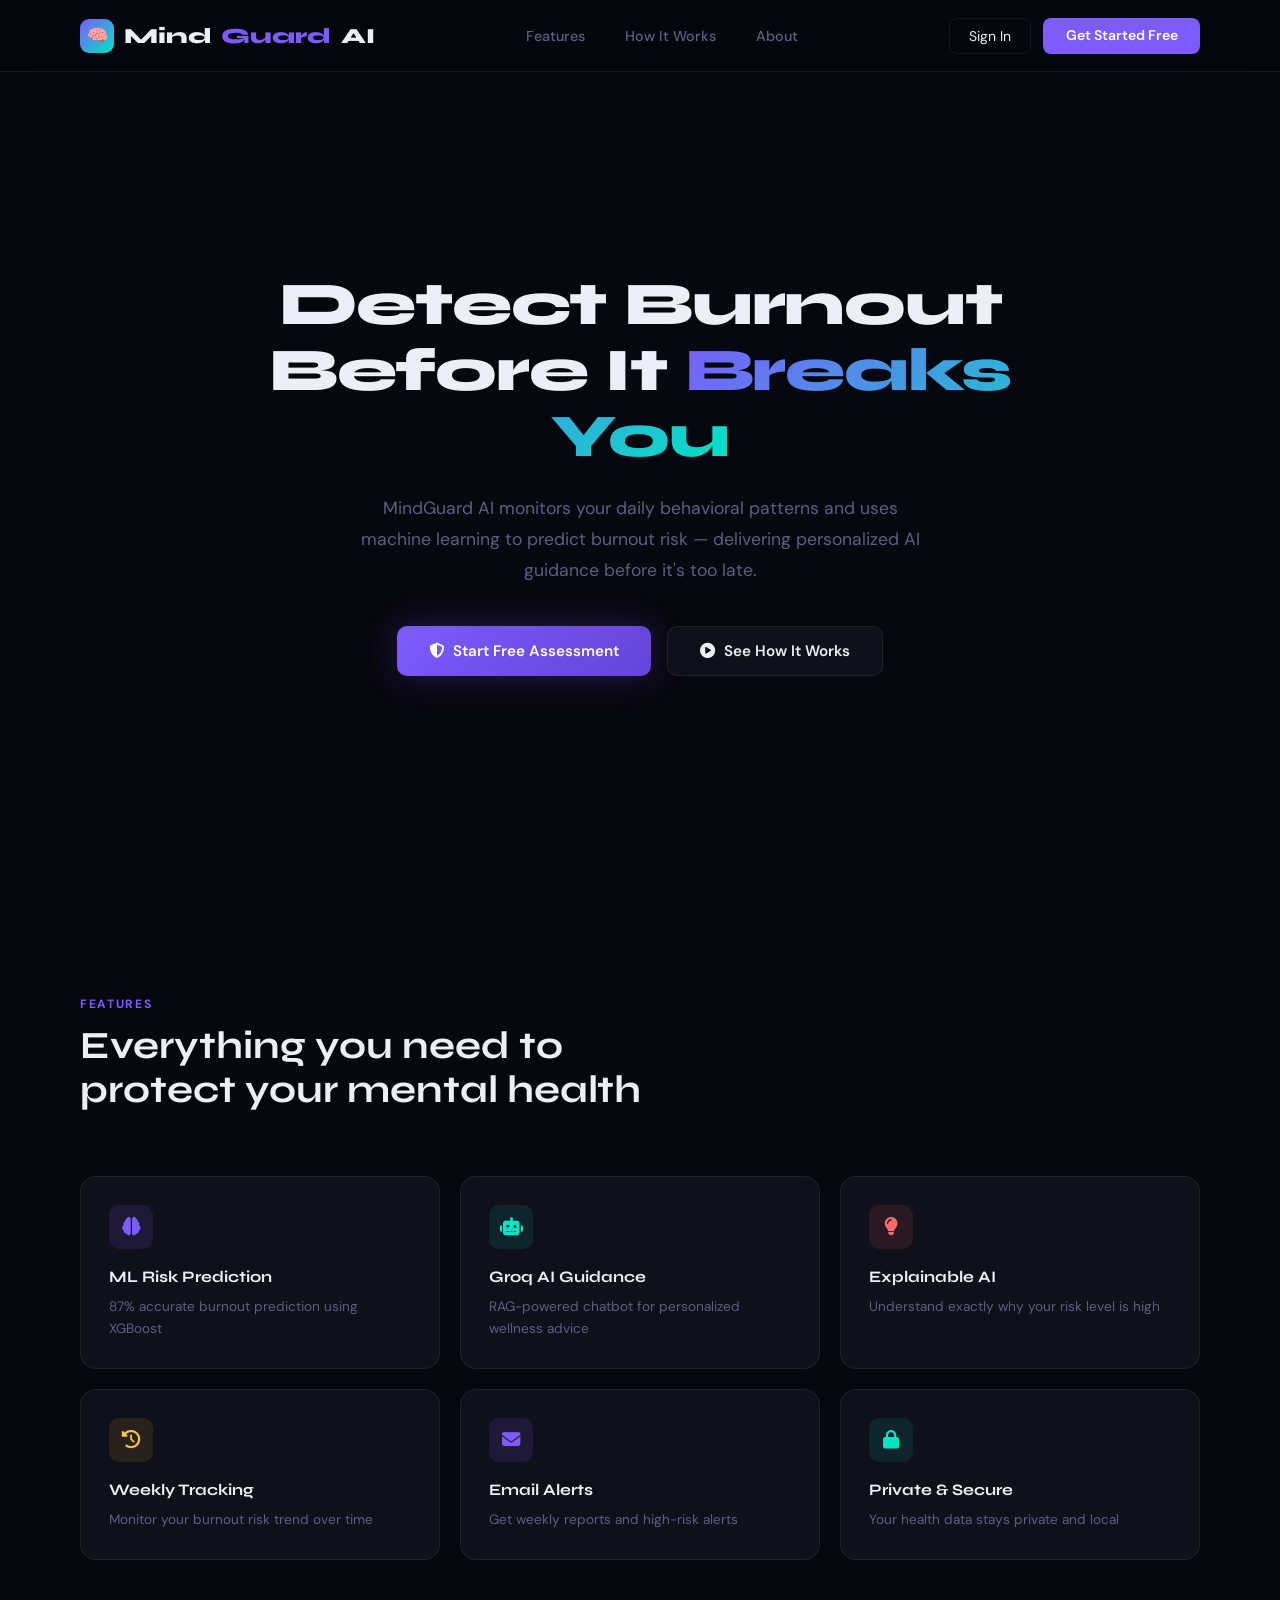
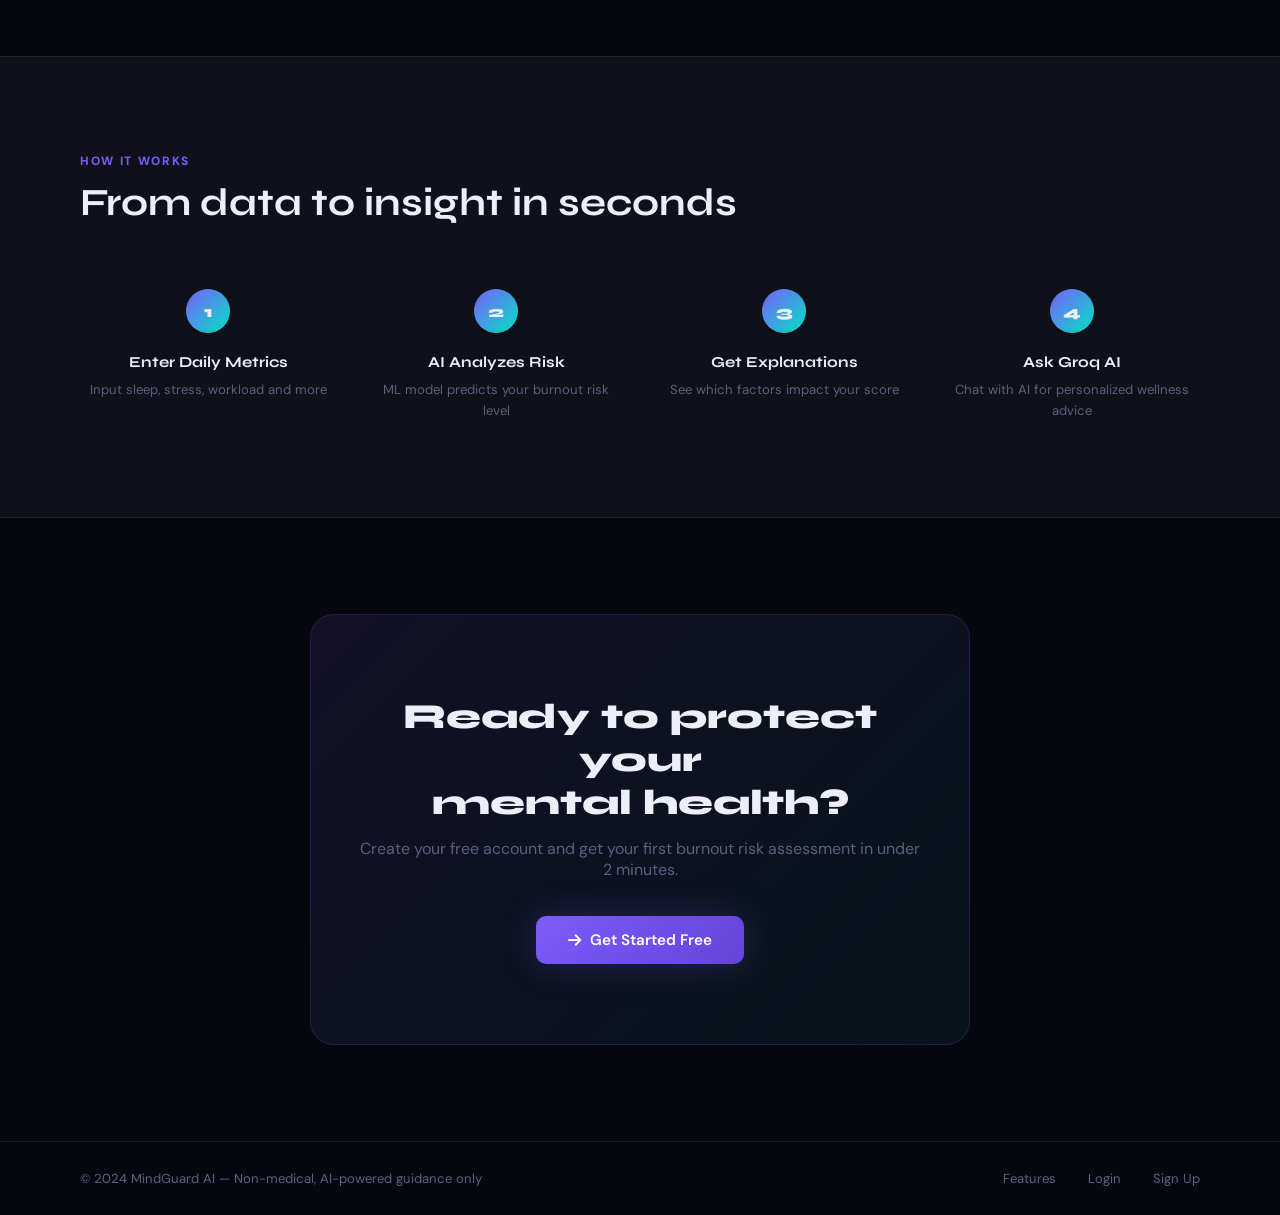
==== frontend/pages/index.html @ 0359ee29 "clean initial commit" ====
<!DOCTYPE html>
<html lang="en">
<head>
  <meta charset="UTF-8"/>
  <meta name="viewport" content="width=device-width, initial-scale=1.0"/>
  <title>MindGuard AI — Mental Burnout Prevention</title>
  <link href="https://fonts.googleapis.com/css2?family=Syne:wght@400;600;700;800&family=DM+Sans:ital,wght@0,300;0,400;0,500;1,400&display=swap" rel="stylesheet"/>
  <link rel="stylesheet" href="https://cdnjs.cloudflare.com/ajax/libs/font-awesome/6.4.0/css/all.min.css"/>
  <style>
    :root{--bg:#07070f;--card:#10101a;--border:rgba(255,255,255,0.07);--accent:#7c5cfc;--accent2:#00e5c3;--accent3:#ff6b6b;--warn:#ffc542;--text:#eeeef8;--muted:#5e5e80;}
    *{margin:0;padding:0;box-sizing:border-box;}
    html{scroll-behavior:smooth;}
    body{font-family:'DM Sans',sans-serif;background:var(--bg);color:var(--text);overflow-x:hidden;}

    /* NAV */
    nav{position:fixed;top:0;left:0;right:0;z-index:100;padding:1.1rem 5rem;display:flex;align-items:center;justify-content:space-between;background:rgba(7,7,15,0.85);backdrop-filter:blur(20px);border-bottom:1px solid var(--border);}
    .logo{font-family:'Syne',sans-serif;font-weight:800;font-size:1.35rem;display:flex;align-items:center;gap:0.6rem;text-decoration:none;color:var(--text);}
    .logo-box{width:34px;height:34px;background:linear-gradient(135deg,var(--accent),var(--accent2));border-radius:9px;display:flex;align-items:center;justify-content:center;font-size:17px;}
    .logo em{color:var(--accent);font-style:normal;}
    .nav-links{display:flex;gap:2.5rem;list-style:none;}
    .nav-links a{color:var(--muted);text-decoration:none;font-size:0.9rem;font-weight:500;transition:color 0.2s;}
    .nav-links a:hover{color:var(--text);}
    .nav-cta{display:flex;gap:0.75rem;}
    .btn-ghost{padding:0.5rem 1.2rem;border:1px solid var(--border);border-radius:8px;color:var(--text);background:transparent;cursor:pointer;font-family:'DM Sans',sans-serif;font-size:0.875rem;text-decoration:none;transition:all 0.2s;}
    .btn-ghost:hover{border-color:var(--accent);color:var(--accent);}
    .btn-primary{padding:0.5rem 1.4rem;border:none;border-radius:8px;background:var(--accent);color:white;cursor:pointer;font-family:'DM Sans',sans-serif;font-size:0.875rem;font-weight:600;text-decoration:none;transition:all 0.2s;}
    .btn-primary:hover{background:#6a4de0;transform:translateY(-1px);}

    /* HERO */
    .hero{min-height:100vh;display:flex;align-items:center;justify-content:center;text-align:center;padding:8rem 2rem 5rem;position:relative;overflow:hidden;}
    .hero-inner{position:relative;z-index:1;max-width:820px;margin:0 auto;}
    h1{font-family:'Syne',sans-serif;font-size:3.8rem;font-weight:800;line-height:1.08;letter-spacing:-0.02em;margin-bottom:1.5rem;}
    .grad{background:linear-gradient(135deg,var(--accent) 0%,var(--accent2) 100%);-webkit-background-clip:text;-webkit-text-fill-color:transparent;background-clip:text;}
    .hero p{font-size:1.1rem;color:var(--muted);line-height:1.75;max-width:560px;margin:0 auto 2.5rem;}
    .hero-btns{display:flex;gap:1rem;justify-content:center;flex-wrap:wrap;}
    .btn-lg{padding:0.875rem 2rem;border-radius:10px;font-family:'DM Sans',sans-serif;font-size:0.95rem;font-weight:600;cursor:pointer;text-decoration:none;transition:all 0.25s;display:inline-flex;align-items:center;gap:0.55rem;}
    .btn-lg-primary{background:linear-gradient(135deg,var(--accent),#6444d8);color:white;border:none;box-shadow:0 0 35px rgba(124,92,252,0.25);}
    .btn-lg-primary:hover{transform:translateY(-2px);box-shadow:0 0 55px rgba(124,92,252,0.4);}
    .btn-lg-outline{background:var(--card);color:var(--text);border:1px solid var(--border);}
    .btn-lg-outline:hover{border-color:var(--accent2);color:var(--accent2);}

    /* FEATURES */
    .section{padding:6rem 5rem;}
    .sec-eyebrow{font-size:0.75rem;font-weight:700;letter-spacing:0.14em;text-transform:uppercase;color:var(--accent);margin-bottom:0.75rem;}
    .sec-title{font-family:'Syne',sans-serif;font-size:2.4rem;font-weight:700;line-height:1.15;margin-bottom:1rem;}
    .feat-grid{display:grid;grid-template-columns:repeat(3,1fr);gap:1.25rem;margin-top:4rem;}
    .feat-card{background:var(--card);border:1px solid var(--border);border-radius:16px;padding:1.75rem;transition:all 0.3s;}
    .feat-card:hover{transform:translateY(-4px);border-color:rgba(124,92,252,0.2);}
    .feat-icon{width:44px;height:44px;border-radius:10px;display:flex;align-items:center;justify-content:center;font-size:1.15rem;margin-bottom:1.1rem;}
    .feat-card h3{font-family:'Syne',sans-serif;font-size:1rem;font-weight:700;margin-bottom:0.6rem;}
    .feat-card p{color:var(--muted);font-size:0.85rem;line-height:1.65;}

    /* HOW */
    .how-section{background:var(--card);border-top:1px solid var(--border);border-bottom:1px solid var(--border);}
    .steps-row{display:grid;grid-template-columns:repeat(4,1fr);gap:2rem;margin-top:4rem;}
    .step{text-align:center;}
    .step-num{width:44px;height:44px;border-radius:50%;background:linear-gradient(135deg,var(--accent),var(--accent2));display:flex;align-items:center;justify-content:center;font-family:'Syne',sans-serif;font-weight:800;margin:0 auto 1.25rem;}
    .step h3{font-family:'Syne',sans-serif;font-size:0.95rem;font-weight:700;margin-bottom:0.5rem;}
    .step p{color:var(--muted);font-size:0.82rem;line-height:1.6;}

    /* CTA */
    .cta-section{padding:6rem 5rem;text-align:center;}
    .cta-box{background:linear-gradient(135deg,rgba(124,92,252,0.1),rgba(0,229,195,0.06));border:1px solid rgba(124,92,252,0.18);border-radius:24px;padding:5rem 3rem;max-width:660px;margin:0 auto;}
    .cta-box h2{font-family:'Syne',sans-serif;font-size:2.2rem;font-weight:800;margin-bottom:0.875rem;}
    .cta-box p{color:var(--muted);margin-bottom:2.25rem;font-size:1rem;}

    /* FOOTER */
    footer{padding:1.75rem 5rem;border-top:1px solid var(--border);display:flex;justify-content:space-between;align-items:center;}
    footer p{color:var(--muted);font-size:0.82rem;}
    .foot-links{display:flex;gap:2rem;}
    .foot-links a{color:var(--muted);text-decoration:none;font-size:0.82rem;transition:color 0.2s;}
    .foot-links a:hover{color:var(--text);}

    @media(max-width:900px){nav{padding:1rem 1.5rem;}.nav-links{display:none;}h1{font-size:2.4rem;}.section{padding:4rem 1.5rem;}.feat-grid{grid-template-columns:1fr;}.steps-row{grid-template-columns:1fr 1fr;}footer{flex-direction:column;gap:1rem;}}
  </style>
</head>
<body>

<nav>
  <a class="logo" href="index.html">
    <div class="logo-box">🧠</div>
    Mind<em>Guard</em> AI
  </a>
  <ul class="nav-links">
    <li><a href="#features">Features</a></li>
    <li><a href="#how">How It Works</a></li>
    <li><a href="about.html">About</a></li>
  </ul>
  <div class="nav-cta">
    <a href="login.html" class="btn-ghost">Sign In</a>
    <a href="signup.html" class="btn-primary">Get Started Free</a>
  </div>
</nav>

<section class="hero">
  <div class="hero-inner">
    <h1>Detect Burnout<br>Before It <span class="grad">Breaks You</span></h1>
    <p>MindGuard AI monitors your daily behavioral patterns and uses machine learning to predict burnout risk — delivering personalized AI guidance before it's too late.</p>
    <div class="hero-btns">
      <a href="signup.html" class="btn-lg btn-lg-primary"><i class="fas fa-shield-alt"></i> Start Free Assessment</a>
      <a href="#how" class="btn-lg btn-lg-outline"><i class="fas fa-play-circle"></i> See How It Works</a>
    </div>
  </div>
</section>

<section class="section" id="features">
  <div class="sec-eyebrow">Features</div>
  <h2 class="sec-title">Everything you need to<br>protect your mental health</h2>
  <div class="feat-grid">
    <div class="feat-card"><div class="feat-icon" style="background:rgba(124,92,252,0.12);color:var(--accent)"><i class="fas fa-brain"></i></div><h3>ML Risk Prediction</h3><p>87% accurate burnout prediction using XGBoost</p></div>
    <div class="feat-card"><div class="feat-icon" style="background:rgba(0,229,195,0.1);color:var(--accent2)"><i class="fas fa-robot"></i></div><h3>Groq AI Guidance</h3><p>RAG-powered chatbot for personalized wellness advice</p></div>
    <div class="feat-card"><div class="feat-icon" style="background:rgba(255,107,107,0.1);color:var(--accent3)"><i class="fas fa-lightbulb"></i></div><h3>Explainable AI</h3><p>Understand exactly why your risk level is high</p></div>
    <div class="feat-card"><div class="feat-icon" style="background:rgba(255,197,66,0.1);color:var(--warn)"><i class="fas fa-history"></i></div><h3>Weekly Tracking</h3><p>Monitor your burnout risk trend over time</p></div>
    <div class="feat-card"><div class="feat-icon" style="background:rgba(124,92,252,0.12);color:var(--accent)"><i class="fas fa-envelope"></i></div><h3>Email Alerts</h3><p>Get weekly reports and high-risk alerts</p></div>
    <div class="feat-card"><div class="feat-icon" style="background:rgba(0,229,195,0.1);color:var(--accent2)"><i class="fas fa-lock"></i></div><h3>Private & Secure</h3><p>Your health data stays private and local</p></div>
  </div>
</section>

<section class="section how-section" id="how">
  <div class="sec-eyebrow">How It Works</div>
  <h2 class="sec-title">From data to insight in seconds</h2>
  <div class="steps-row">
    <div class="step"><div class="step-num">1</div><h3>Enter Daily Metrics</h3><p>Input sleep, stress, workload and more</p></div>
    <div class="step"><div class="step-num">2</div><h3>AI Analyzes Risk</h3><p>ML model predicts your burnout risk level</p></div>
    <div class="step"><div class="step-num">3</div><h3>Get Explanations</h3><p>See which factors impact your score</p></div>
    <div class="step"><div class="step-num">4</div><h3>Ask Groq AI</h3><p>Chat with AI for personalized wellness advice</p></div>
  </div>
</section>

<section class="cta-section">
  <div class="cta-box">
    <h2>Ready to protect your<br>mental health?</h2>
    <p>Create your free account and get your first burnout risk assessment in under 2 minutes.</p>
    <a href="signup.html" class="btn-lg btn-lg-primary"><i class="fas fa-arrow-right"></i> Get Started Free</a>
  </div>
</section>

<footer>
  <p>© 2024 MindGuard AI — Non-medical, AI-powered guidance only</p>
  <div class="foot-links">
    <a href="#features">Features</a>
    <a href="login.html">Login</a>
    <a href="signup.html">Sign Up</a>
  </div>
</footer>

</body>
</html>
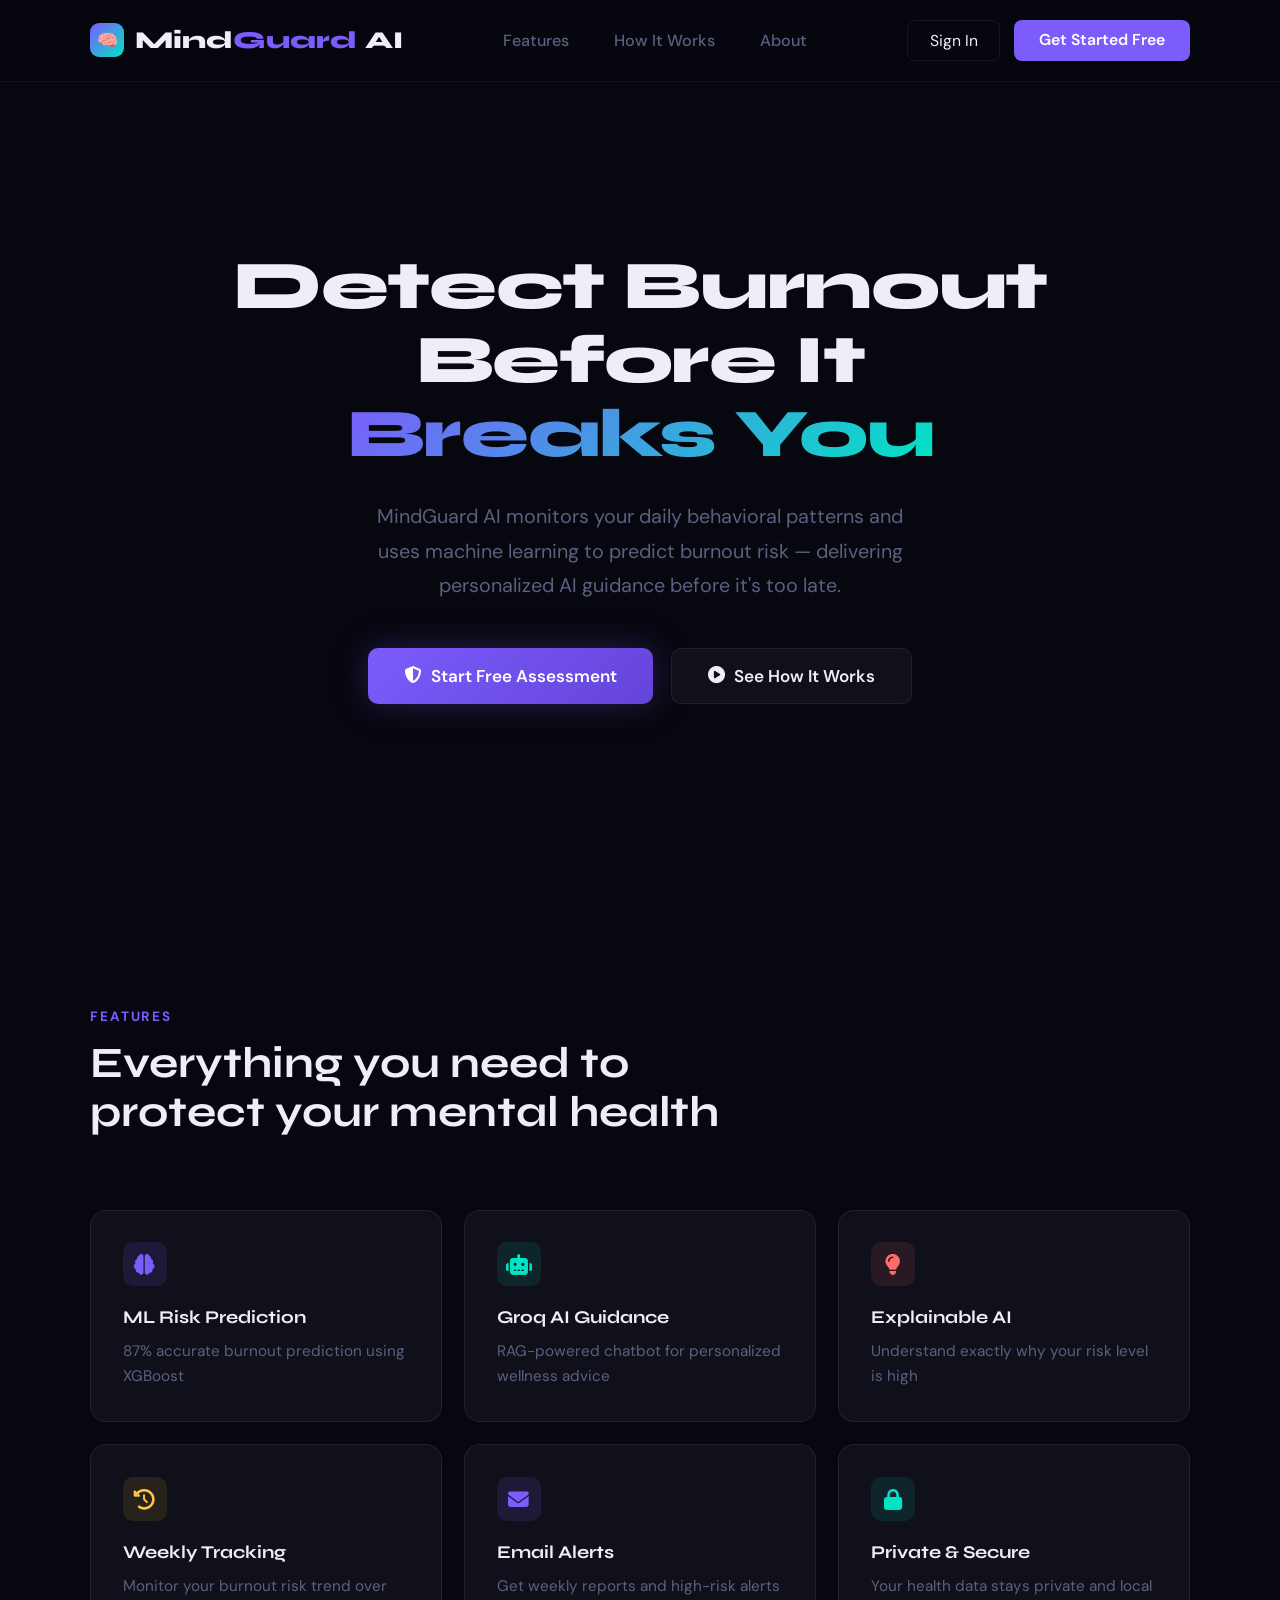
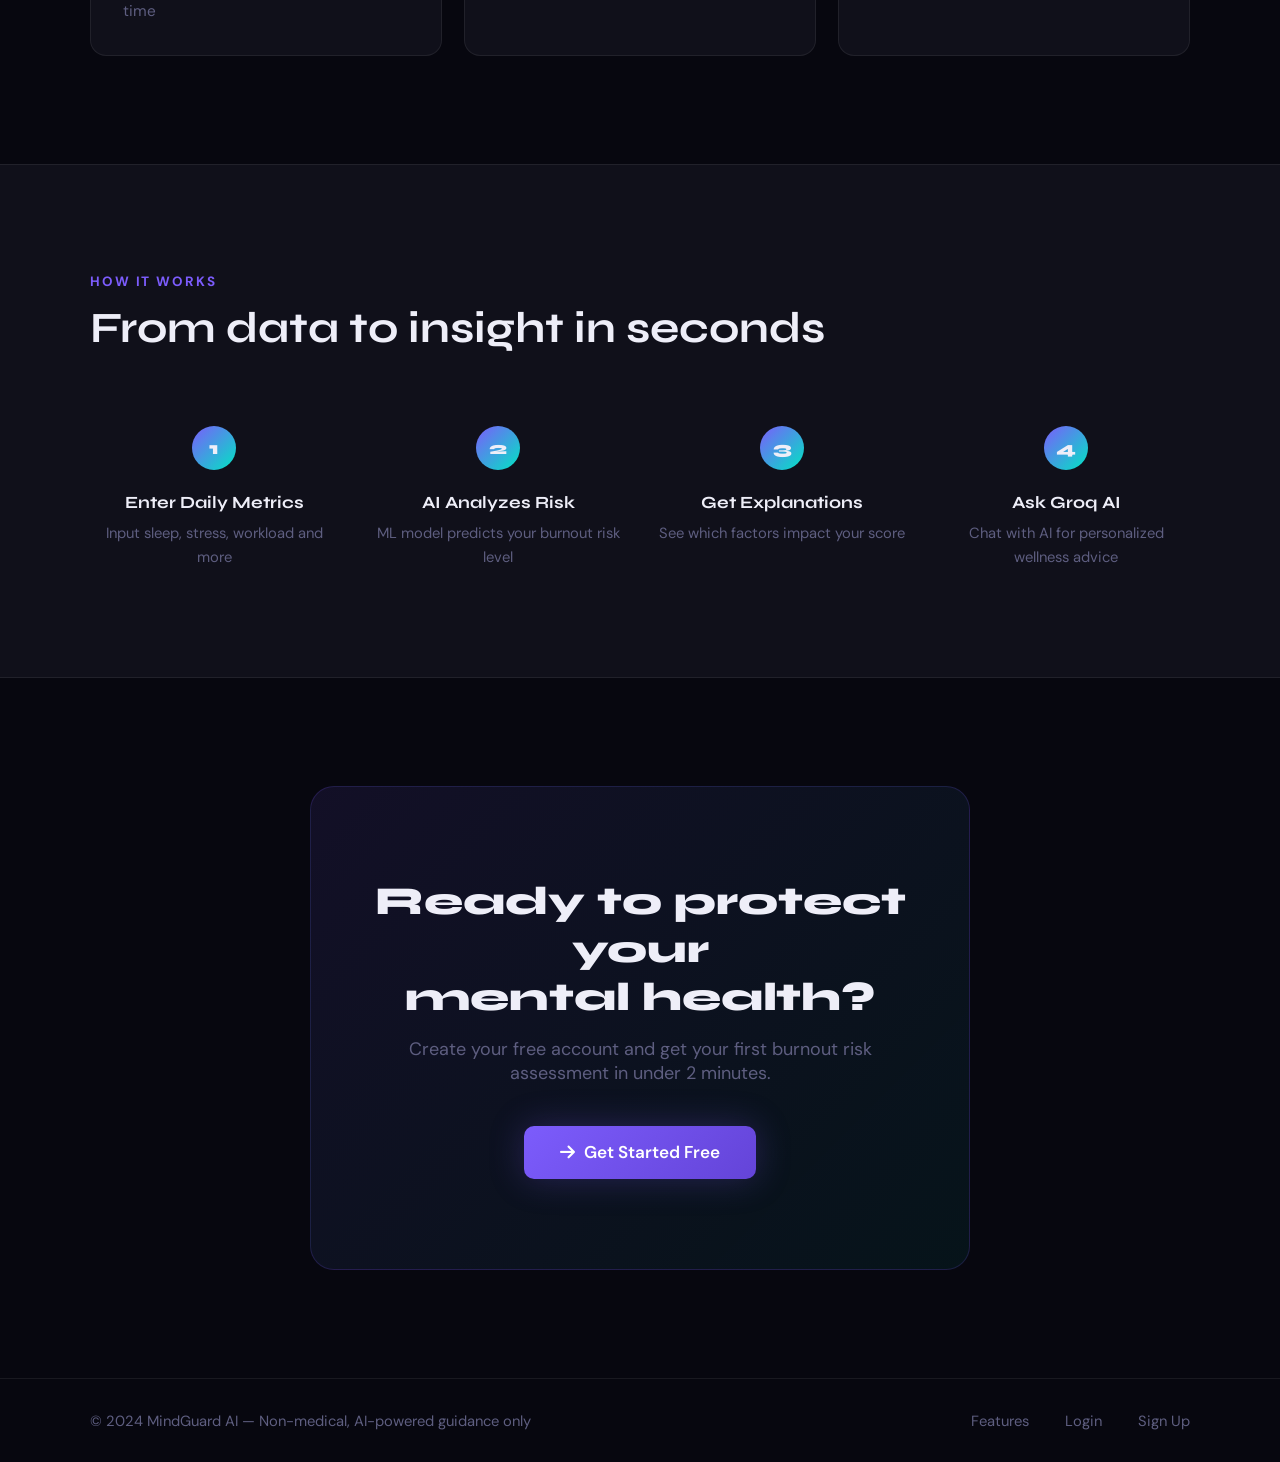
==== commit e9a53de6: "updated RAG pipeline and email services" ====
--- a/frontend/pages/index.html
+++ b/frontend/pages/index.html
@@ -7,6 +7,7 @@
   <link href="https://fonts.googleapis.com/css2?family=Syne:wght@400;600;700;800&family=DM+Sans:ital,wght@0,300;0,400;0,500;1,400&display=swap" rel="stylesheet"/>
   <link rel="stylesheet" href="https://cdnjs.cloudflare.com/ajax/libs/font-awesome/6.4.0/css/all.min.css"/>
   <style>
+    html{font-size:18px;}
     :root{--bg:#07070f;--card:#10101a;--border:rgba(255,255,255,0.07);--accent:#7c5cfc;--accent2:#00e5c3;--accent3:#ff6b6b;--warn:#ffc542;--text:#eeeef8;--muted:#5e5e80;}
     *{margin:0;padding:0;box-sizing:border-box;}
     html{scroll-behavior:smooth;}
@@ -79,7 +80,7 @@
 <nav>
   <a class="logo" href="index.html">
     <div class="logo-box">🧠</div>
-    Mind<em>Guard</em> AI
+    <span>Mind<em>Guard</em> AI</span>
   </a>
   <ul class="nav-links">
     <li><a href="#features">Features</a></li>
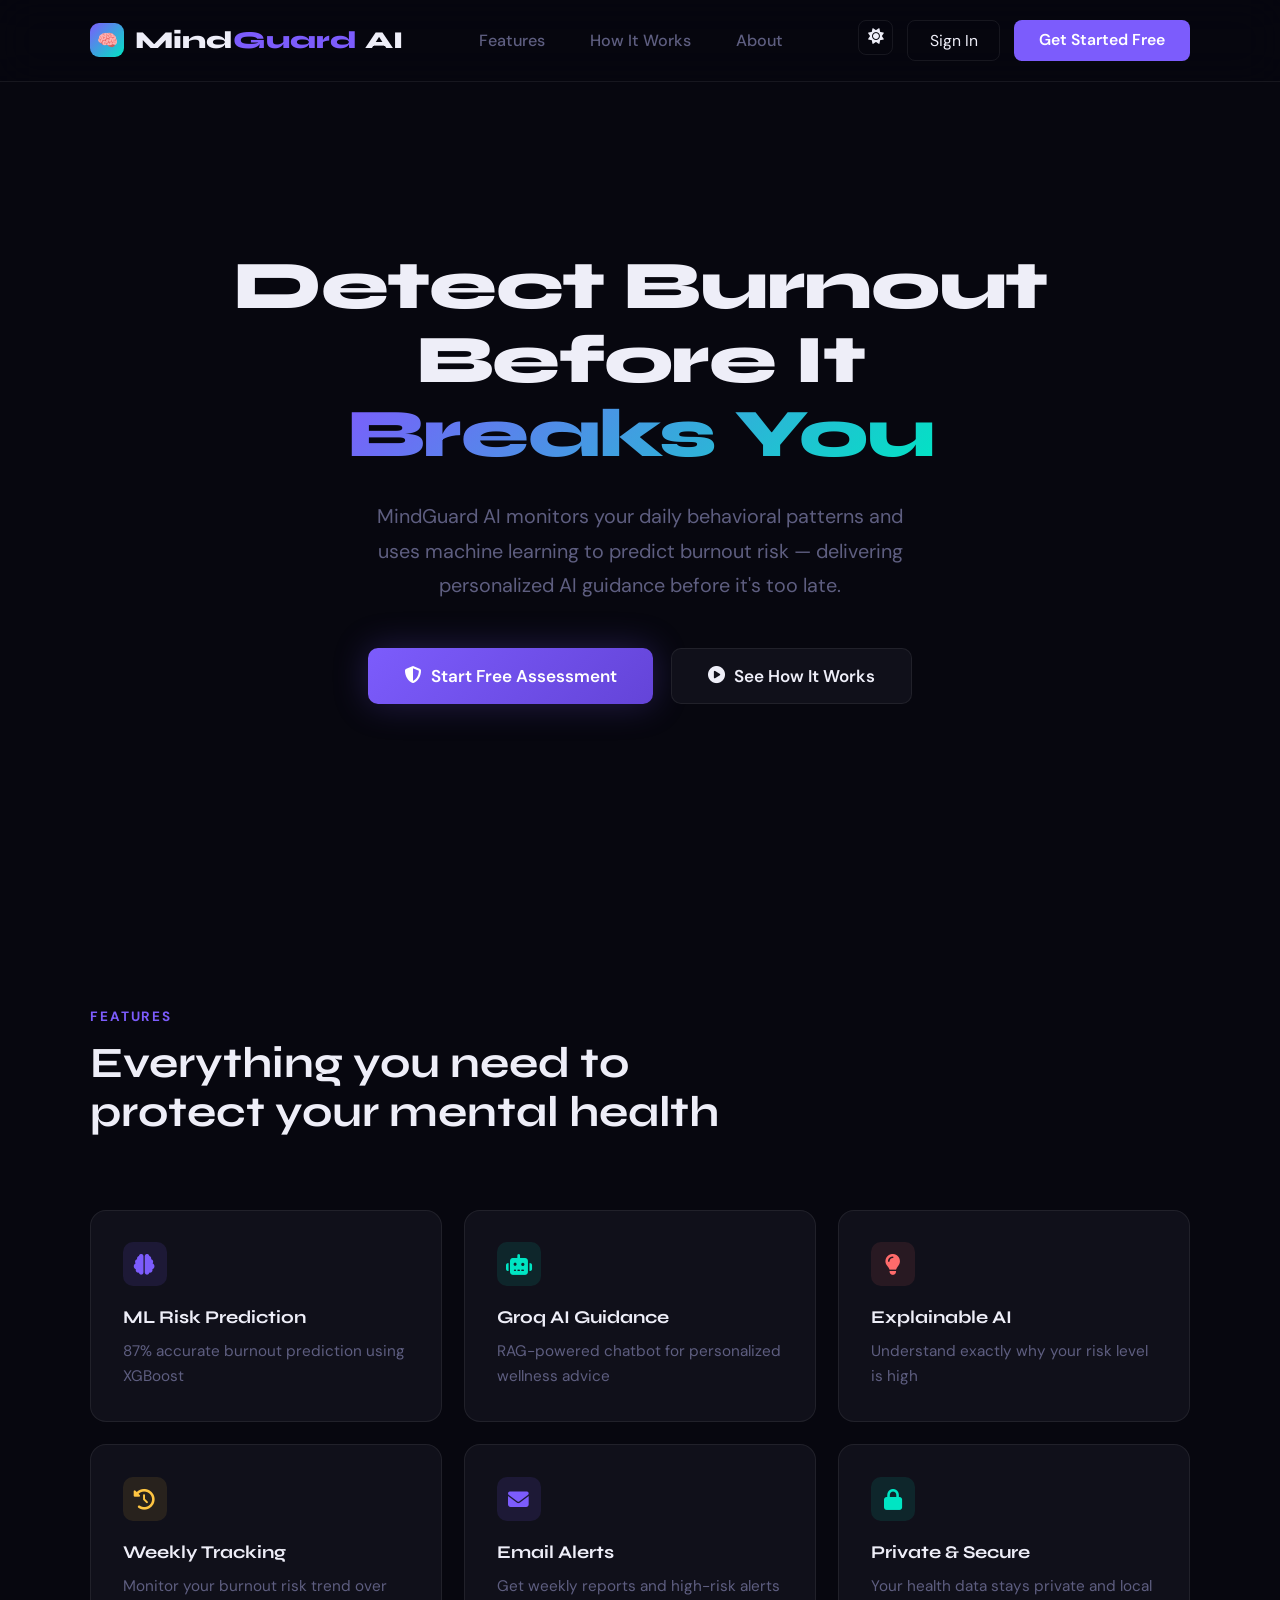
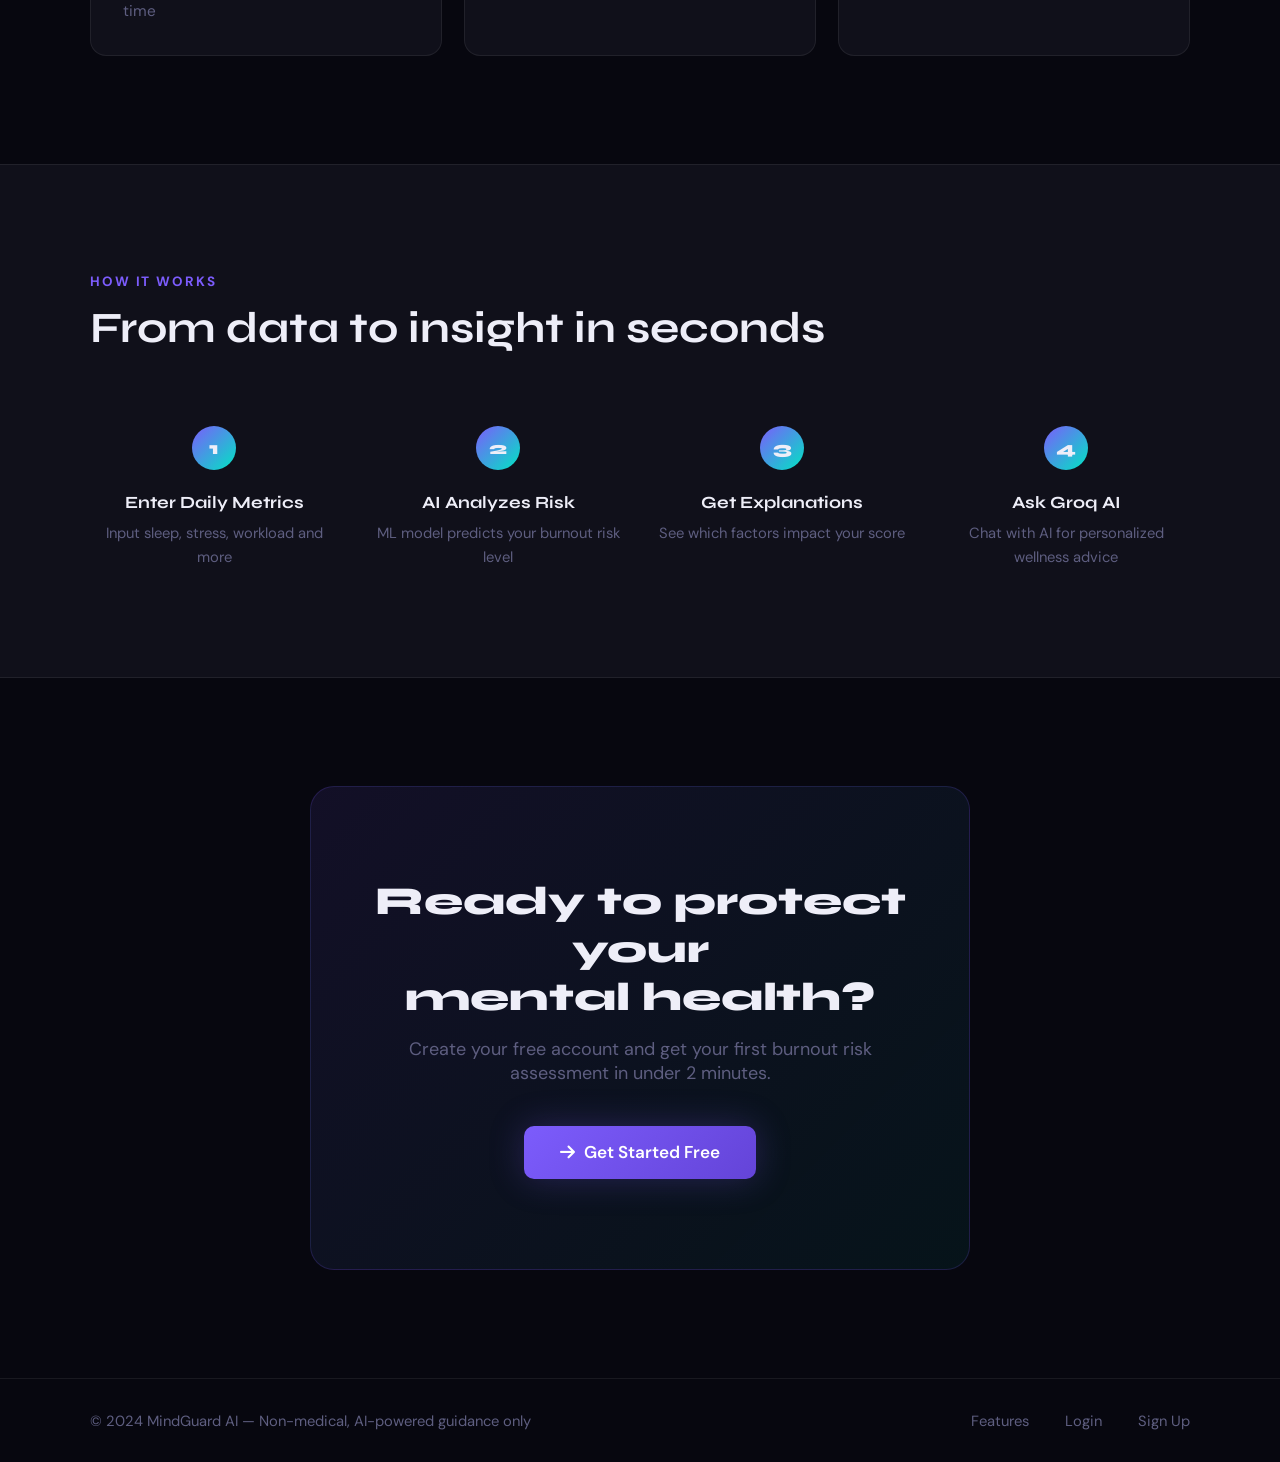
==== commit ada6fc4c: "feat: ready for deployment" ====
--- a/frontend/pages/index.html
+++ b/frontend/pages/index.html
@@ -4,11 +4,30 @@
   <meta charset="UTF-8"/>
   <meta name="viewport" content="width=device-width, initial-scale=1.0"/>
   <title>MindGuard AI — Mental Burnout Prevention</title>
+  <script>
+    if (localStorage.getItem('theme') === 'light') {
+      document.documentElement.classList.add('light-mode');
+    }
+  </script>
   <link href="https://fonts.googleapis.com/css2?family=Syne:wght@400;600;700;800&family=DM+Sans:ital,wght@0,300;0,400;0,500;1,400&display=swap" rel="stylesheet"/>
   <link rel="stylesheet" href="https://cdnjs.cloudflare.com/ajax/libs/font-awesome/6.4.0/css/all.min.css"/>
   <style>
     html{font-size:18px;}
     :root{--bg:#07070f;--card:#10101a;--border:rgba(255,255,255,0.07);--accent:#7c5cfc;--accent2:#00e5c3;--accent3:#ff6b6b;--warn:#ffc542;--text:#eeeef8;--muted:#5e5e80;}
+    html.light-mode{
+      --bg:#f5f6fa;
+      --card:#ffffff;
+      --border:rgba(0,0,0,0.08);
+      --accent:#6040d8;
+      --accent2:#009680;
+      --accent3:#d63031;
+      --warn:#d97706;
+      --text:#1a1a26;
+      --muted:#656784;
+    }
+    html.light-mode nav{background:rgba(255,255,255,0.85);border-bottom:1px solid var(--border);}
+    html.light-mode .btn-lg-primary{color:white;}
+    html.light-mode .step-num{color:white;}
     *{margin:0;padding:0;box-sizing:border-box;}
     html{scroll-behavior:smooth;}
     body{font-family:'DM Sans',sans-serif;background:var(--bg);color:var(--text);overflow-x:hidden;}
@@ -88,6 +107,9 @@
     <li><a href="about.html">About</a></li>
   </ul>
   <div class="nav-cta">
+    <button id="themeToggleBtn" onclick="toggleTheme()" style="background:transparent;border:1px solid var(--border);border-radius:8px;padding:0.4rem 0.6rem;color:var(--text);cursor:pointer;font-size:0.875rem;display:flex;align-items:center;justify-content:center;height:35px;width:35px;" aria-label="Toggle Theme">
+      <i class="fas fa-sun"></i>
+    </button>
     <a href="login.html" class="btn-ghost">Sign In</a>
     <a href="signup.html" class="btn-primary">Get Started Free</a>
   </div>
@@ -145,5 +167,21 @@
   </div>
 </footer>
 
+<script>
+  function toggleTheme() {
+    const isLight = document.documentElement.classList.toggle('light-mode');
+    localStorage.setItem('theme', isLight ? 'light' : 'dark');
+    updateThemeIcon();
+  }
+  function updateThemeIcon() {
+    const btn = document.getElementById('themeToggleBtn');
+    if (!btn) return;
+    const isLight = document.documentElement.contains ? document.documentElement.classList.contains('light-mode') : false;
+    btn.innerHTML = isLight ? '<i class="fas fa-moon"></i>' : '<i class="fas fa-sun"></i>';
+    btn.setAttribute('title', isLight ? 'Switch to Dark Mode' : 'Switch to Light Mode');
+  }
+  updateThemeIcon();
+</script>
+
 </body>
 </html>
